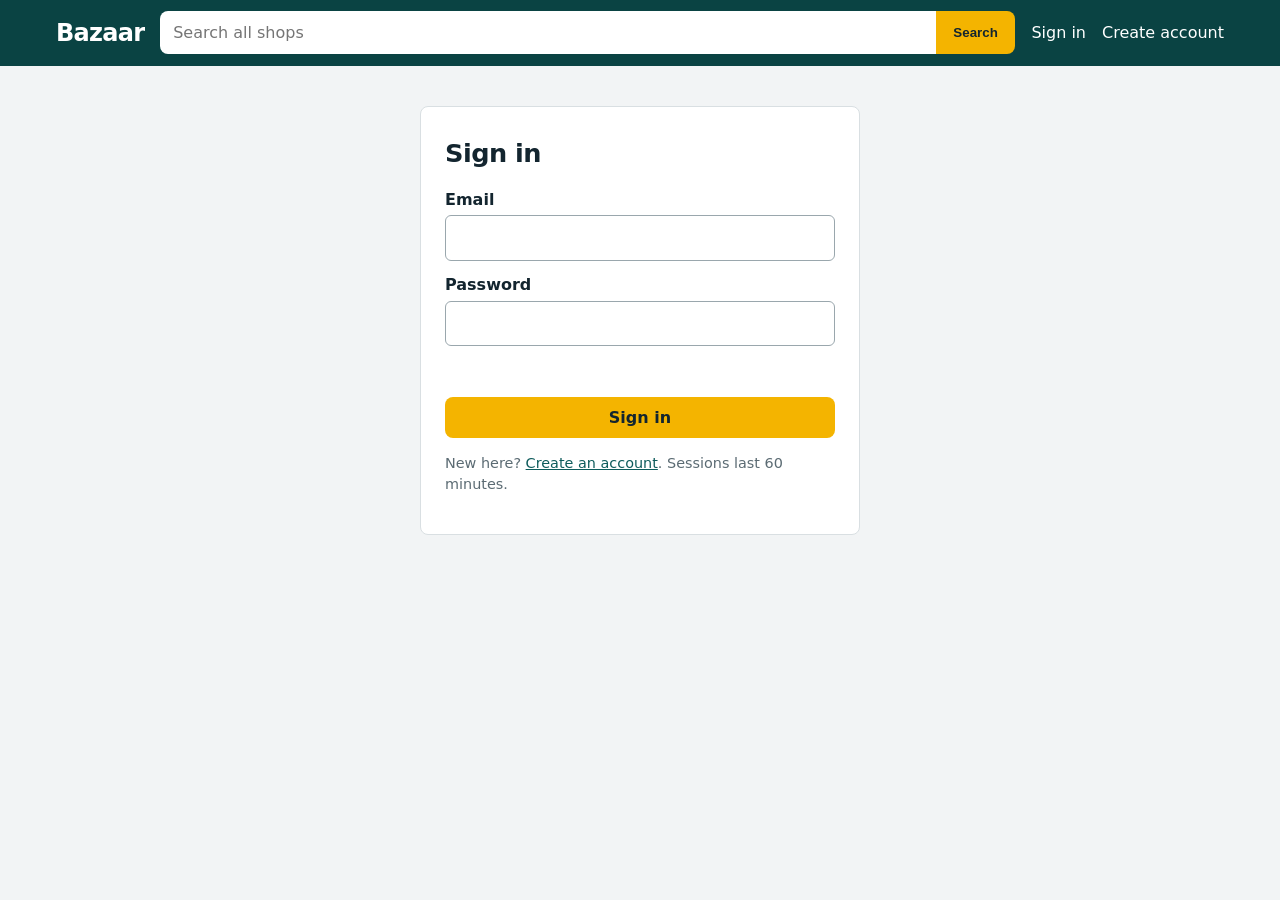
==== front_end/index.html @ 395020a9 "Complete Amazon Clone E-Commerce Platform with Full Stack Features - Added comprehensive order statu" ====
<!DOCTYPE html>
<html lang="en"><head><meta charset="utf-8"><meta name="viewport" content="width=device-width,initial-scale=1">
<title>Products</title><link rel="stylesheet" href="css/style.css"></head>
<body><header id="site-header"></header>
<main class="wrap">
<div class="titlebar"><h1 id="title">All products</h1><p id="meta"></p></div>
<div id="grid" class="grid" aria-live="polite" aria-busy="true"></div>
<nav id="pager" class="pager" aria-label="Pagination"></nav>
</main>
<script src="js/config.js"></script><script src="js/utils.js"></script><script src="js/api.js"></script><script src="js/auth.js"></script><script src="js/cart.js"></script><script src="js/products.js"></script>
</body></html>
---- front_end/css/style.css ----
:root{--ink:#13252f;--muted:#5b6b73;--teal:#0f5c5c;--teal-d:#0a4343;--amber:#f4b400;--paper:#f2f4f5;--card:#fff;--line:#d9dfe2;--danger:#b3261e;--ok:#1d7a46;--r:8px}
*{box-sizing:border-box}
body{margin:0;background:var(--paper);color:var(--ink);font:16px/1.5 "Segoe UI",system-ui,-apple-system,Roboto,sans-serif}
a{color:var(--teal)}a:hover{color:var(--teal-d)}
:focus-visible{outline:3px solid var(--amber);outline-offset:2px}
.sr{position:absolute;width:1px;height:1px;overflow:hidden;clip:rect(0 0 0 0)}
#site-header{background:var(--teal-d);color:#fff}
.bar{max-width:1200px;margin:auto;padding:.7rem 1rem;display:flex;gap:1rem;align-items:center;flex-wrap:wrap}
.brand{font-size:1.5rem;font-weight:800;letter-spacing:-.03em;color:#fff;text-decoration:none}
.search{flex:1 1 280px;display:flex}
.search input{flex:1;min-width:0;padding:.6rem .8rem;border:0;border-radius:var(--r) 0 0 var(--r);font:inherit}
.search button{padding:0 1.1rem;border:0;border-radius:0 var(--r) var(--r) 0;background:var(--amber);color:var(--ink);font-weight:700;cursor:pointer}
nav{display:flex;gap:1rem;align-items:center}
nav a,nav .link{color:#fff;text-decoration:none;font:inherit;background:none;border:0;cursor:pointer;padding:0}
nav a:hover,nav .link:hover{text-decoration:underline}
.wrap{max-width:1200px;margin:auto;padding:1.25rem 1rem 3rem}
.titlebar{display:flex;justify-content:space-between;align-items:baseline;flex-wrap:wrap;gap:.5rem}
h1{font-size:1.6rem;margin:.2rem 0 1rem;letter-spacing:-.02em}
#meta{color:var(--muted);margin:0}
.grid{display:grid;grid-template-columns:repeat(auto-fill,minmax(210px,1fr));gap:1rem}
.card{background:var(--card);border:1px solid var(--line);border-radius:var(--r);padding:.8rem;display:flex;flex-direction:column;gap:.35rem}
.card h2{font-size:1rem;margin:.2rem 0 0;line-height:1.3}
.card h2 a{color:var(--ink);text-decoration:none}.card h2 a:hover{text-decoration:underline}
.shop{font-size:.85rem;color:var(--muted)}
.price{font-size:1.3rem;font-weight:700;margin:.2rem 0 0}
.stock{margin:0;font-size:.85rem;color:var(--ok)}.stock.low{color:var(--danger)}
.tile{aspect-ratio:4/3;border-radius:6px;display:grid;place-items:center;font-size:3rem;font-weight:800;color:hsl(var(--h) 45% 30%);background:hsl(var(--h) 55% 90%)}
.btn{margin-top:auto;padding:.55rem .9rem;border:0;border-radius:var(--r);background:var(--amber);color:var(--ink);font:inherit;font-weight:700;cursor:pointer}
.btn:hover:not(:disabled){filter:brightness(.95)}
.btn:disabled{background:var(--line);color:var(--muted);cursor:not-allowed}
.btn.alt{background:var(--teal);color:#fff}
.pager{display:flex;gap:.75rem;justify-content:center;margin-top:1.5rem}
.pager a,.pager span{padding:.5rem 1rem;border:1px solid var(--line);border-radius:var(--r);background:#fff;text-decoration:none}
.pager span{color:var(--muted)}
.state{background:#fff;border:1px solid var(--line);border-radius:var(--r);padding:2rem;text-align:center;color:var(--muted)}
.state.error{color:var(--danger);border-color:var(--danger)}
.auth{max-width:440px;margin:2.5rem auto;background:#fff;border:1px solid var(--line);border-radius:var(--r);padding:1.5rem}
.auth label{display:block;margin:.8rem 0 .2rem;font-weight:600}
.auth input,.auth textarea{width:100%;padding:.6rem .7rem;border:1px solid #9aa7ad;border-radius:6px;font:inherit}
.auth .btn{width:100%;margin-top:1.2rem}
.form-error{color:var(--danger);min-height:1.2rem;margin:.8rem 0 0}
.hint{color:var(--muted);font-size:.9rem}
#toasts{position:fixed;right:1rem;bottom:1rem;display:grid;gap:.5rem;z-index:10}
.toast{padding:.7rem 1rem;border-radius:var(--r);background:var(--ink);color:#fff;box-shadow:0 4px 14px rgba(0,0,0,.25)}
.toast.ok{background:var(--ok)}.toast.error{background:var(--danger)}
@media (prefers-reduced-motion:no-preference){.btn{transition:filter .15s}}
@media (max-width:560px){.grid{grid-template-columns:repeat(2,1fr)}.tile{font-size:2rem}}

/* ---- Part 2 ---- */
.detail{display:grid;grid-template-columns:minmax(220px,380px) 1fr;gap:2rem;background:#fff;border:1px solid var(--line);border-radius:var(--r);padding:1.25rem}
.detail .tile{font-size:6rem}.detail h1{margin-top:0}.desc{white-space:pre-line;max-width:65ch}
.buy{display:flex;gap:.75rem;align-items:center;flex-wrap:wrap;margin-top:1rem}.buy .btn{margin-top:0}
.qty{width:4.5rem;padding:.45rem;border:1px solid #9aa7ad;border-radius:6px;font:inherit}
.lines{list-style:none;margin:0;padding:0;background:#fff;border:1px solid var(--line);border-radius:var(--r)}
.line{display:grid;grid-template-columns:72px 1fr 90px 80px 100px auto;gap:.75rem;align-items:center;padding:.75rem;border-bottom:1px solid var(--line)}
.line:last-child{border-bottom:0}.line .tile{font-size:1.5rem}.lt{font-weight:700;text-align:right}
.rm{background:none;border:0;color:var(--danger);cursor:pointer;font:inherit}
.summary{margin-top:1rem;background:#fff;border:1px solid var(--line);border-radius:var(--r);padding:1rem;display:flex;flex-direction:column;gap:.5rem;align-items:flex-end}
.summary .total{font-size:1.4rem;font-weight:700;margin:0}
.order{background:#fff;border:1px solid var(--line);border-radius:var(--r);padding:1rem;margin-bottom:1rem}
.ohead{display:flex;justify-content:space-between;flex-wrap:wrap;gap:.5rem}.order ul{margin:.5rem 0;padding-left:1.1rem}
.badge{padding:.1rem .6rem;border-radius:99px;background:var(--paper);border:1px solid var(--line);font-size:.85rem}
.badge.ok{background:var(--ok);color:#fff;border-color:var(--ok)}
.badge.warn{background:var(--amber);color:var(--ink);border-color:var(--amber)}
.badge.info{background:var(--teal);color:#fff;border-color:var(--teal)}
.badge.error{background:var(--danger);color:#fff;border-color:var(--danger)}
.badge.neutral{background:var(--muted);color:#fff;border-color:var(--muted)}
.note{color:var(--muted);font-size:.9rem}
@media(max-width:700px){.detail{grid-template-columns:1fr}.line{grid-template-columns:56px 1fr auto}.line .unit{display:none}}

/* ---- Part 3 ---- */
.panel{background:#fff;border:1px solid var(--line);border-radius:var(--r);padding:1rem 1.25rem;margin-bottom:1.25rem}
.panel h2{margin:.2rem 0 .6rem;font-size:1.2rem}
.fld{margin:.6rem 0}.fld label{display:block;font-weight:600;margin-bottom:.2rem}
.fld input,.fld textarea{width:100%;max-width:520px;padding:.5rem .6rem;border:1px solid #9aa7ad;border-radius:6px;font:inherit}
.shops{display:grid;grid-template-columns:repeat(auto-fill,minmax(260px,1fr));gap:1rem;margin-bottom:1.25rem}
.shopcard{background:#fff;border:2px solid var(--line);border-radius:var(--r);padding:1rem;display:flex;flex-direction:column;gap:.5rem;transition:border-color .2s}
.shopcard:hover{border-color:var(--teal)}
.shopcard.on{border-color:var(--teal);background:var(--paper)}
.shopcard h3{margin:0;font-size:1.1rem}
.shopcard .shopcard-header{display:flex;justify-content:space-between;align-items:center;margin-bottom:.5rem}
.shopcard p{margin:0;color:var(--muted);font-size:.9rem;line-height:1.4}
.shopcard .shopcard-meta{display:flex;flex-direction:column;gap:.25rem;margin-top:.5rem;padding-top:.5rem;border-top:1px solid var(--line)}
.shopcard .shopcard-meta span{font-size:.85rem;color:var(--muted)}
.tbl{width:100%;border-collapse:collapse;background:#fff;border:1px solid var(--line)}
.tbl th,.tbl td{text-align:left;padding:.55rem .7rem;border-bottom:1px solid var(--line);vertical-align:middle}
.stockcell{white-space:nowrap}.btn.sm{padding:.3rem .7rem;margin:0 0 0 .4rem}
.tblwrap{overflow-x:auto}

/* Order cards for seller dashboard */
.orders{display:grid;gap:1rem;margin-top:1rem}
.ordercard{background:#fff;border:1px solid var(--line);border-radius:var(--r);padding:1rem}
.order-header{display:flex;justify-content:space-between;align-items:center;flex-wrap:wrap;gap:.5rem;margin-bottom:.75rem}
.order-header h3{margin:0;font-size:1.1rem}
.order-date{color:var(--muted);font-size:.85rem}
.order-customer{margin:.5rem 0;color:var(--muted);font-size:.9rem}
.ordercard .items{margin:.5rem 0;padding-left:1.1rem}
.ordercard .items li{margin:.25rem 0}
.order-total{font-size:1.2rem;font-weight:700;margin:.5rem 0}
.order-actions{display:flex;gap:.5rem;align-items:center;margin-top:.75rem}
.status-select{padding:.3rem .5rem;border:1px solid #9aa7ad;border-radius:6px;font:inherit;max-width:120px}

/* Tabs for seller dashboard */
.tabs{display:flex;gap:0;margin-bottom:2rem;border-bottom:2px solid var(--line)}
.tab{padding:.8rem 1.5rem;border:none;background:none;font:inherit;font-weight:600;cursor:pointer;color:var(--muted);border-bottom:3px solid transparent;margin-bottom:-2px;transition:all .2s}
.tab:hover{color:var(--ink);background:var(--paper)}
.tab.active{color:var(--teal);border-bottom-color:var(--teal);background:#fff}

/* Professional seller dashboard sections */
.seller-section{background:#fff;border:1px solid var(--line);border-radius:var(--r);padding:1.5rem;margin-bottom:1.5rem}
.seller-section h2{margin:0 0 1rem;font-size:1.3rem;color:var(--ink);border-bottom:1px solid var(--line);padding-bottom:.75rem}
.seller-section h3{margin:0 0 .75rem;font-size:1.1rem;color:var(--muted)}

/* Enhanced tables */
.tbl{width:100%;border-collapse:collapse;background:#fff;border:1px solid var(--line);border-radius:var(--r);overflow:hidden}
.tbl thead{background:var(--paper)}
.tbl th{font-weight:600;color:var(--ink);border-bottom:2px solid var(--line)}
.tbl tr:hover{background:var(--paper)}
.tbl td,.tbl th{text-align:left;padding:.75rem 1rem;border-bottom:1px solid var(--line);vertical-align:middle}
.tbl tr:last-child td{border-bottom:0}

/* Customer info in sales table */
.customer-info{font-size:.85rem;color:var(--muted);margin:.15rem 0;line-height:1.3}
.customer-info:first-child{margin-top:.25rem}

/* Action buttons styling */
.action-group{display:flex;gap:.5rem;align-items:center;flex-wrap:wrap}
.btn-group{display:flex;gap:.5rem}

/* Stats cards */
.stats-grid{display:grid;grid-template-columns:repeat(auto-fit,minmax(200px,1fr));gap:1rem;margin-bottom:1.5rem}
.stat-card{background:#fff;border:1px solid var(--line);border-radius:var(--r);padding:1.25rem;text-align:center}
.stat-card .stat-value{font-size:2rem;font-weight:700;color:var(--teal);margin:.25rem 0}
.stat-card .stat-label{color:var(--muted);font-size:.9rem;margin:0}

/* Empty states */
.empty-state{text-align:center;padding:3rem 1.5rem;color:var(--muted)}
.empty-state-icon{font-size:3rem;margin-bottom:1rem}
.empty-state-title{font-size:1.2rem;font-weight:600;color:var(--ink);margin:0 0 .5rem}
.empty-state-text{margin:0}
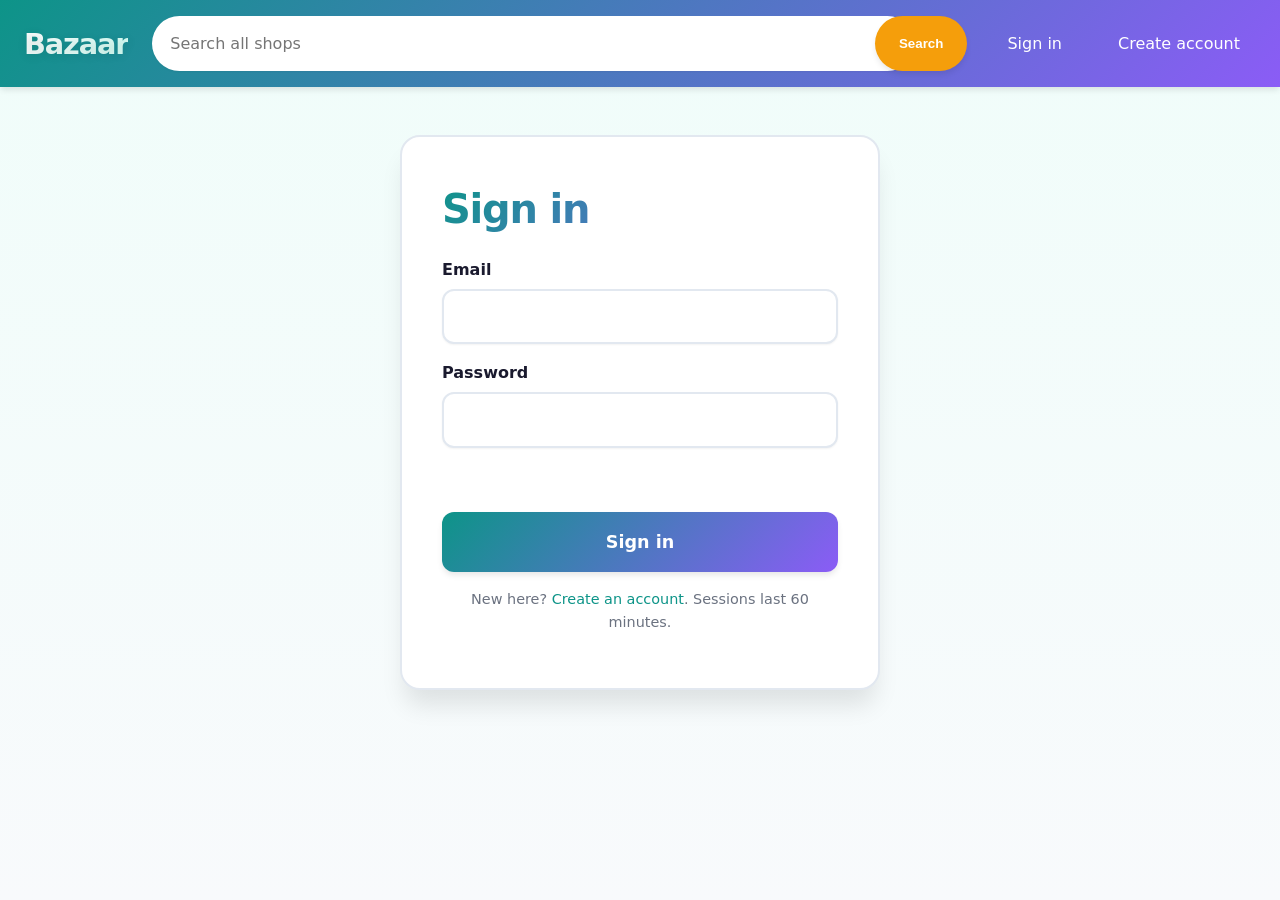
==== commit edad84bf: "Complete e-commerce platform with order cancellation, delivered status workflow, Docker deployment, " ====
--- a/front_end/index.html
+++ b/front_end/index.html
@@ -1,11 +1,59 @@
 <!DOCTYPE html>
 <html lang="en"><head><meta charset="utf-8"><meta name="viewport" content="width=device-width,initial-scale=1">
-<title>Products</title><link rel="stylesheet" href="css/style.css"></head>
+<title>Bazaar - Shop Local, Shop Smart</title><link rel="stylesheet" href="css/style.css?v=9"></head>
 <body><header id="site-header"></header>
 <main class="wrap">
+<div class="hero">
+  <div class="hero-content">
+    <div class="hero-text">
+      <h2>🛍️ Welcome to Bazaar</h2>
+      <p>Discover amazing products from local sellers. Fast delivery, secure payments, and the best deals in town!</p>
+    </div>
+    <div class="hero-features">
+      <div class="feature-card">
+        <div class="feature-icon">🚚</div>
+        <div class="feature-title">Fast Delivery</div>
+        <div class="feature-desc">Get your orders delivered within hours</div>
+      </div>
+      <div class="feature-card">
+        <div class="feature-icon">🔒</div>
+        <div class="feature-title">Secure Payments</div>
+        <div class="feature-desc">100% secure transactions guaranteed</div>
+      </div>
+      <div class="feature-card">
+        <div class="feature-icon">💰</div>
+        <div class="feature-title">Best Prices</div>
+        <div class="feature-desc">Competitive prices from local sellers</div>
+      </div>
+      <div class="feature-card">
+        <div class="feature-icon">⭐</div>
+        <div class="feature-title">Top Quality</div>
+        <div class="feature-desc">Verified sellers with quality products</div>
+      </div>
+    </div>
+  </div>
+</div>
+<div class="stats-section">
+  <div class="stat-card">
+    <div class="stat-value">500+</div>
+    <div class="stat-label">Products</div>
+  </div>
+  <div class="stat-card">
+    <div class="stat-value">50+</div>
+    <div class="stat-label">Sellers</div>
+  </div>
+  <div class="stat-card">
+    <div class="stat-value">1000+</div>
+    <div class="stat-label">Orders</div>
+  </div>
+  <div class="stat-card">
+    <div class="stat-value">4.9★</div>
+    <div class="stat-label">Rating</div>
+  </div>
+</div>
 <div class="titlebar"><h1 id="title">All products</h1><p id="meta"></p></div>
 <div id="grid" class="grid" aria-live="polite" aria-busy="true"></div>
 <nav id="pager" class="pager" aria-label="Pagination"></nav>
 </main>
-<script src="js/config.js"></script><script src="js/utils.js"></script><script src="js/api.js"></script><script src="js/auth.js"></script><script src="js/cart.js"></script><script src="js/products.js"></script>
+<script src="js/config.js"></script><script src="js/utils.js"></script><script src="js/api.js?v=8"></script><script src="js/auth.js"></script><script src="js/cart.js"></script><script src="js/products.js?v=2"></script>
 </body></html>
--- a/front_end/css/style.css
+++ b/front_end/css/style.css
@@ -1,50 +1,128 @@
-:root{--ink:#13252f;--muted:#5b6b73;--teal:#0f5c5c;--teal-d:#0a4343;--amber:#f4b400;--paper:#f2f4f5;--card:#fff;--line:#d9dfe2;--danger:#b3261e;--ok:#1d7a46;--r:8px}
+:root{
+  --ink:#1a1a2e;
+  --muted:#6b7280;
+  --teal:#0d9488;
+  --teal-d:#0f766e;
+  --teal-l:#ccfbf1;
+  --amber:#f59e0b;
+  --amber-d:#d97706;
+  --purple:#8b5cf6;
+  --purple-d:#7c3aed;
+  --paper:#f8fafc;
+  --card:#ffffff;
+  --line:#e2e8f0;
+  --danger:#ef4444;
+  --ok:#10b981;
+  --r:12px;
+  --gradient-primary: linear-gradient(135deg, #0d9488 0%, #8b5cf6 100%);
+  --gradient-card: linear-gradient(145deg, #ffffff 0%, #f8fafc 100%);
+  --shadow-sm: 0 1px 2px 0 rgba(0,0,0,0.05);
+  --shadow-md: 0 4px 6px -1px rgba(0,0,0,0.1);
+  --shadow-lg: 0 10px 15px -3px rgba(0,0,0,0.1);
+  --shadow-xl: 0 20px 25px -5px rgba(0,0,0,0.1);
+}
 *{box-sizing:border-box}
-body{margin:0;background:var(--paper);color:var(--ink);font:16px/1.5 "Segoe UI",system-ui,-apple-system,Roboto,sans-serif}
-a{color:var(--teal)}a:hover{color:var(--teal-d)}
+body{margin:0;background:linear-gradient(180deg, #f0fdfa 0%, #f8fafc 100%);color:var(--ink);font:16px/1.6 "Inter",system-ui,-apple-system,Roboto,sans-serif;min-height:100vh}
+a{color:var(--teal);text-decoration:none;transition:color 0.2s}a:hover{color:var(--teal-d)}
 :focus-visible{outline:3px solid var(--amber);outline-offset:2px}
 .sr{position:absolute;width:1px;height:1px;overflow:hidden;clip:rect(0 0 0 0)}
-#site-header{background:var(--teal-d);color:#fff}
-.bar{max-width:1200px;margin:auto;padding:.7rem 1rem;display:flex;gap:1rem;align-items:center;flex-wrap:wrap}
-.brand{font-size:1.5rem;font-weight:800;letter-spacing:-.03em;color:#fff;text-decoration:none}
-.search{flex:1 1 280px;display:flex}
-.search input{flex:1;min-width:0;padding:.6rem .8rem;border:0;border-radius:var(--r) 0 0 var(--r);font:inherit}
-.search button{padding:0 1.1rem;border:0;border-radius:0 var(--r) var(--r) 0;background:var(--amber);color:var(--ink);font-weight:700;cursor:pointer}
-nav{display:flex;gap:1rem;align-items:center}
-nav a,nav .link{color:#fff;text-decoration:none;font:inherit;background:none;border:0;cursor:pointer;padding:0}
-nav a:hover,nav .link:hover{text-decoration:underline}
-.wrap{max-width:1200px;margin:auto;padding:1.25rem 1rem 3rem}
-.titlebar{display:flex;justify-content:space-between;align-items:baseline;flex-wrap:wrap;gap:.5rem}
-h1{font-size:1.6rem;margin:.2rem 0 1rem;letter-spacing:-.02em}
-#meta{color:var(--muted);margin:0}
-.grid{display:grid;grid-template-columns:repeat(auto-fill,minmax(210px,1fr));gap:1rem}
-.card{background:var(--card);border:1px solid var(--line);border-radius:var(--r);padding:.8rem;display:flex;flex-direction:column;gap:.35rem}
-.card h2{font-size:1rem;margin:.2rem 0 0;line-height:1.3}
-.card h2 a{color:var(--ink);text-decoration:none}.card h2 a:hover{text-decoration:underline}
-.shop{font-size:.85rem;color:var(--muted)}
-.price{font-size:1.3rem;font-weight:700;margin:.2rem 0 0}
-.stock{margin:0;font-size:.85rem;color:var(--ok)}.stock.low{color:var(--danger)}
-.tile{aspect-ratio:4/3;border-radius:6px;display:grid;place-items:center;font-size:3rem;font-weight:800;color:hsl(var(--h) 45% 30%);background:hsl(var(--h) 55% 90%)}
-.btn{margin-top:auto;padding:.55rem .9rem;border:0;border-radius:var(--r);background:var(--amber);color:var(--ink);font:inherit;font-weight:700;cursor:pointer}
-.btn:hover:not(:disabled){filter:brightness(.95)}
-.btn:disabled{background:var(--line);color:var(--muted);cursor:not-allowed}
-.btn.alt{background:var(--teal);color:#fff}
-.pager{display:flex;gap:.75rem;justify-content:center;margin-top:1.5rem}
-.pager a,.pager span{padding:.5rem 1rem;border:1px solid var(--line);border-radius:var(--r);background:#fff;text-decoration:none}
-.pager span{color:var(--muted)}
-.state{background:#fff;border:1px solid var(--line);border-radius:var(--r);padding:2rem;text-align:center;color:var(--muted)}
-.state.error{color:var(--danger);border-color:var(--danger)}
-.auth{max-width:440px;margin:2.5rem auto;background:#fff;border:1px solid var(--line);border-radius:var(--r);padding:1.5rem}
-.auth label{display:block;margin:.8rem 0 .2rem;font-weight:600}
-.auth input,.auth textarea{width:100%;padding:.6rem .7rem;border:1px solid #9aa7ad;border-radius:6px;font:inherit}
-.auth .btn{width:100%;margin-top:1.2rem}
-.form-error{color:var(--danger);min-height:1.2rem;margin:.8rem 0 0}
-.hint{color:var(--muted);font-size:.9rem}
-#toasts{position:fixed;right:1rem;bottom:1rem;display:grid;gap:.5rem;z-index:10}
-.toast{padding:.7rem 1rem;border-radius:var(--r);background:var(--ink);color:#fff;box-shadow:0 4px 14px rgba(0,0,0,.25)}
+
+/* Enhanced Header with Gradient */
+#site-header{background:var(--gradient-primary);color:#fff;box-shadow:var(--shadow-md);position:sticky;top:0;z-index:1000}
+.bar{max-width:1400px;margin:auto;padding:1rem 1.5rem;display:flex;gap:1.5rem;align-items:center;flex-wrap:wrap}
+.brand{font-size:1.8rem;font-weight:900;letter-spacing:-.04em;color:#fff;text-decoration:none;background:linear-gradient(135deg, #fff 0%, #ccfbf1 100%);-webkit-background-clip:text;-webkit-text-fill-color:transparent;background-clip:text;text-shadow:0 2px 10px rgba(0,0,0,0.1)}
+.search{flex:1 1 320px;display:flex;position:relative}
+.search input{flex:1;min-width:0;padding:.8rem 1rem;border:2px solid transparent;border-radius:50px;font:inherit;box-shadow:var(--shadow-sm);transition:all 0.3s}
+.search input:focus{border-color:var(--teal);box-shadow:0 0 0 4px rgba(13,148,136,0.1);outline:none}
+.search button{padding:.8rem 1.5rem;border:0;border-radius:50px;background:var(--amber);color:#fff;font-weight:700;cursor:pointer;box-shadow:var(--shadow-md);transition:all 0.3s;margin-left:-40px;z-index:10}
+.search button:hover{background:var(--amber-d);transform:translateY(-1px);box-shadow:var(--shadow-lg)}
+nav{display:flex;gap:1.5rem;align-items:center}
+nav a,nav .link{color:#fff;text-decoration:none;font:inherit;background:none;border:0;cursor:pointer;padding:.5rem 1rem;border-radius:20px;transition:all 0.3s;font-weight:500}
+nav a:hover,nav .link:hover{background:rgba(255,255,255,0.2);text-decoration:none;transform:translateY(-2px)}
+nav .link{background:rgba(255,255,255,0.15);box-shadow:var(--shadow-sm)}
+nav .link:hover{background:rgba(255,255,255,0.25)}
+.wrap{max-width:1400px;margin:auto;padding:2rem 1.5rem 4rem}
+.titlebar{display:flex;justify-content:space-between;align-items:baseline;flex-wrap:wrap;gap:1rem;margin-bottom:2rem}
+h1{font-size:2.5rem;margin:0 0 .5rem;letter-spacing:-.03em;font-weight:800;background:var(--gradient-primary);-webkit-background-clip:text;-webkit-text-fill-color:transparent;background-clip:text}
+#meta{color:var(--muted);margin:0;font-size:1.1rem}
+
+/* Hero Section */
+.hero{background:var(--gradient-primary);border-radius:24px;padding:3rem 2rem;margin-bottom:3rem;position:relative;overflow:hidden;box-shadow:var(--shadow-xl)}
+.hero::before{content:'';position:absolute;top:-50%;right:-20%;width:60%;height:200%;background:radial-gradient(circle, rgba(255,255,255,0.1) 0%, transparent 70%);animation:float 6s ease-in-out infinite}
+.hero::after{content:'';position:absolute;bottom:-30%;left:-10%;width:50%;height:150%;background:radial-gradient(circle, rgba(139,92,246,0.15) 0%, transparent 70%);animation:float 8s ease-in-out infinite reverse}
+@keyframes float{0%,100%{transform:translate(0,0)}50%{transform:translate(20px,-20px)}}
+.hero-content{position:relative;z-index:10;display:grid;grid-template-columns:1fr 1fr;gap:3rem;align-items:center}
+.hero-text h2{font-size:2.2rem;font-weight:800;color:#fff;margin:0 0 1rem}
+.hero-text p{font-size:1.15rem;color:rgba(255,255,255,0.9);margin:0 0 2rem;line-height:1.7}
+.hero-features{display:grid;grid-template-columns:repeat(2,1fr);gap:1.5rem}
+.feature-card{background:rgba(255,255,255,0.15);backdrop-filter:blur(10px);border-radius:16px;padding:1.5rem;border:1px solid rgba(255,255,255,0.2);transition:all 0.3s}
+.feature-card:hover{transform:translateY(-5px);background:rgba(255,255,255,0.25);box-shadow:var(--shadow-lg)}
+.feature-icon{font-size:2.5rem;margin-bottom:1rem}
+.feature-title{font-weight:700;color:#fff;margin:0 0 .5rem;font-size:1.1rem}
+.feature-desc{color:rgba(255,255,255,0.85);font-size:.9rem;margin:0;line-height:1.5}
+
+/* Stats Section */
+.stats-section{display:grid;grid-template-columns:repeat(4,1fr);gap:1.5rem;margin-bottom:3rem}
+.stat-card{background:var(--card);border-radius:16px;padding:1.5rem;border:1px solid var(--line);box-shadow:var(--shadow-md);transition:all 0.3s;text-align:center}
+.stat-card:hover{transform:translateY(-5px);box-shadow:var(--shadow-lg)}
+.stat-value{font-size:2.5rem;font-weight:800;color:var(--teal);margin-bottom:.5rem}
+.stat-label{color:var(--muted);font-size:.9rem;font-weight:600;text-transform:uppercase;letter-spacing:.05em}
+.grid{display:grid;grid-template-columns:repeat(auto-fill,minmax(260px,1fr));gap:1.5rem}
+.card{background:var(--gradient-card);border:1px solid var(--line);border-radius:16px;padding:1.5rem;display:flex;flex-direction:column;gap:.8rem;box-shadow:var(--shadow-md);transition:all 0.3s;position:relative;overflow:hidden}
+.card::before{content:'';position:absolute;top:0;left:0;right:0;height:4px;background:var(--gradient-primary);opacity:0;transition:opacity 0.3s}
+.card:hover{transform:translateY(-8px);box-shadow:var(--shadow-xl);border-color:var(--teal)}
+.card:hover::before{opacity:1}
+.card h2{font-size:1.15rem;margin:.3rem 0 0;line-height:1.4;font-weight:700}
+.card h2 a{color:var(--ink);text-decoration:none;transition:color 0.2s}.card h2 a:hover{color:var(--teal)}
+.shop{font-size:.85rem;color:var(--muted);font-weight:500;display:flex;align-items:center;gap:.4rem}
+.shop::before{content:'🏪'}
+.price{font-size:1.6rem;font-weight:800;margin:.3rem 0 0;color:var(--teal)}
+.stock{margin:0;font-size:.85rem;color:var(--ok);font-weight:600;padding:.3rem .6rem;background:var(--teal-l);border-radius:20px;display:inline-block}.stock.low{color:var(--danger);background:#fee2e2}
+.tile{aspect-ratio:4/3;border-radius:12px;display:grid;place-items:center;font-size:3.5rem;font-weight:900;color:hsl(var(--h) 45% 25%);background:hsl(var(--h) 55% 92%);transition:all 0.3s}
+.card:hover .tile{transform:scale(1.05)}
+.btn{margin-top:auto;padding:.8rem 1.5rem;border:0;border-radius:12px;background:var(--gradient-primary);color:#fff;font:inherit;font-weight:700;cursor:pointer;box-shadow:var(--shadow-md);transition:all 0.3s;position:relative;overflow:hidden}
+.btn::before{content:'';position:absolute;top:0;left:-100%;width:100%;height:100%;background:linear-gradient(90deg, transparent, rgba(255,255,255,0.3), transparent);transition:left 0.5s}
+.btn:hover::before{left:100%}
+.btn:hover:not(:disabled){transform:translateY(-2px);box-shadow:var(--shadow-lg)}
+.btn:disabled{background:var(--line);color:var(--muted);cursor:not-allowed;box-shadow:none}
+.btn.alt{background:var(--purple);color:#fff}
+.btn.danger{background:var(--danger);color:#fff}
+.btn.success{background:var(--ok);color:#fff}
+.pager{display:flex;gap:.75rem;justify-content:center;margin-top:2rem}
+.pager a,.pager span{padding:.7rem 1.5rem;border:2px solid var(--line);border-radius:12px;background:#fff;text-decoration:none;font-weight:600;transition:all 0.3s}
+.pager a:hover{border-color:var(--teal);color:var(--teal);transform:translateY(-2px);box-shadow:var(--shadow-md)}
+.pager span{color:var(--muted);border-color:transparent}
+.state{background:#fff;border:2px solid var(--line);border-radius:16px;padding:3rem;text-align:center;color:var(--muted);box-shadow:var(--shadow-md)}
+.state.error{color:var(--danger);border-color:var(--danger);background:#fef2f2}
+.auth{max-width:480px;margin:3rem auto;background:var(--card);border:2px solid var(--line);border-radius:20px;padding:2.5rem;box-shadow:var(--shadow-xl)}
+.auth h2{font-size:1.8rem;font-weight:800;margin:0 0 2rem;text-align:center;color:var(--ink)}
+.auth label{display:block;margin:1rem 0 .4rem;font-weight:600;color:var(--ink)}
+.auth input,.auth textarea{width:100%;padding:.8rem 1rem;border:2px solid var(--line);border-radius:12px;font:inherit;transition:all 0.3s;box-shadow:var(--shadow-sm)}
+.auth input:focus,.auth textarea:focus{border-color:var(--teal);box-shadow:0 0 0 4px rgba(13,148,136,0.1);outline:none}
+.auth .btn{width:100%;margin-top:1.5rem;padding:1rem;font-size:1.1rem}
+.form-error{color:var(--danger);min-height:1.5rem;margin:1rem 0 0;font-weight:500;text-align:center}
+.hint{color:var(--muted);font-size:.9rem;text-align:center;margin-top:1rem}
+#toasts{position:fixed;right:1.5rem;bottom:1.5rem;display:grid;gap:.75rem;z-index:1000;max-width:400px}
+.toast{padding:1rem 1.5rem;border-radius:12px;background:var(--ink);color:#fff;box-shadow:var(--shadow-xl);font-weight:500;animation:slideIn 0.3s ease-out}
+@keyframes slideIn{from{transform:translateX(100%);opacity:0}to{transform:translateX(0);opacity:1}}
 .toast.ok{background:var(--ok)}.toast.error{background:var(--danger)}
-@media (prefers-reduced-motion:no-preference){.btn{transition:filter .15s}}
-@media (max-width:560px){.grid{grid-template-columns:repeat(2,1fr)}.tile{font-size:2rem}}
+@media (prefers-reduced-motion:no-preference){.btn{transition:all 0.3s}.card{transition:all 0.3s}}
+@media (max-width:768px){
+  .grid{grid-template-columns:repeat(2,1fr)}
+  .tile{font-size:2.5rem}
+  .hero-content{grid-template-columns:1fr;text-align:center}
+  .hero-features{grid-template-columns:1fr}
+  .stats-section{grid-template-columns:repeat(2,1fr)}
+  .bar{padding:.8rem 1rem}
+  .brand{font-size:1.4rem}
+  h1{font-size:1.8rem}
+}
+@media (max-width:480px){
+  .grid{grid-template-columns:1fr}
+  .stats-section{grid-template-columns:1fr}
+  .hero{padding:2rem 1.5rem}
+  .hero-text h2{font-size:1.6rem}
+}
 
 /* ---- Part 2 ---- */
 .detail{display:grid;grid-template-columns:minmax(220px,380px) 1fr;gap:2rem;background:#fff;border:1px solid var(--line);border-radius:var(--r);padding:1.25rem}
@@ -57,15 +135,6 @@
 .rm{background:none;border:0;color:var(--danger);cursor:pointer;font:inherit}
 .summary{margin-top:1rem;background:#fff;border:1px solid var(--line);border-radius:var(--r);padding:1rem;display:flex;flex-direction:column;gap:.5rem;align-items:flex-end}
 .summary .total{font-size:1.4rem;font-weight:700;margin:0}
-.order{background:#fff;border:1px solid var(--line);border-radius:var(--r);padding:1rem;margin-bottom:1rem}
-.ohead{display:flex;justify-content:space-between;flex-wrap:wrap;gap:.5rem}.order ul{margin:.5rem 0;padding-left:1.1rem}
-.badge{padding:.1rem .6rem;border-radius:99px;background:var(--paper);border:1px solid var(--line);font-size:.85rem}
-.badge.ok{background:var(--ok);color:#fff;border-color:var(--ok)}
-.badge.warn{background:var(--amber);color:var(--ink);border-color:var(--amber)}
-.badge.info{background:var(--teal);color:#fff;border-color:var(--teal)}
-.badge.error{background:var(--danger);color:#fff;border-color:var(--danger)}
-.badge.neutral{background:var(--muted);color:#fff;border-color:var(--muted)}
-.note{color:var(--muted);font-size:.9rem}
 @media(max-width:700px){.detail{grid-template-columns:1fr}.line{grid-template-columns:56px 1fr auto}.line .unit{display:none}}
 
 /* ---- Part 3 ---- */
@@ -89,32 +158,105 @@
 
 /* Order cards for seller dashboard */
 .orders{display:grid;gap:1rem;margin-top:1rem}
-.ordercard{background:#fff;border:1px solid var(--line);border-radius:var(--r);padding:1rem}
-.order-header{display:flex;justify-content:space-between;align-items:center;flex-wrap:wrap;gap:.5rem;margin-bottom:.75rem}
-.order-header h3{margin:0;font-size:1.1rem}
-.order-date{color:var(--muted);font-size:.85rem}
-.order-customer{margin:.5rem 0;color:var(--muted);font-size:.9rem}
-.ordercard .items{margin:.5rem 0;padding-left:1.1rem}
-.ordercard .items li{margin:.25rem 0}
-.order-total{font-size:1.2rem;font-weight:700;margin:.5rem 0}
-.order-actions{display:flex;gap:.5rem;align-items:center;margin-top:.75rem}
-.status-select{padding:.3rem .5rem;border:1px solid #9aa7ad;border-radius:6px;font:inherit;max-width:120px}
-
-/* Tabs for seller dashboard */
-.tabs{display:flex;gap:0;margin-bottom:2rem;border-bottom:2px solid var(--line)}
-.tab{padding:.8rem 1.5rem;border:none;background:none;font:inherit;font-weight:600;cursor:pointer;color:var(--muted);border-bottom:3px solid transparent;margin-bottom:-2px;transition:all .2s}
-.tab:hover{color:var(--ink);background:var(--paper)}
-.tab.active{color:var(--teal);border-bottom-color:var(--teal);background:#fff}
+.ordercard{background:#fff;border:1px solid var(--line);border-radius:var(--r);padding:1.5rem}
+.order-header{display:flex;justify-content:space-between;align-items:center;flex-wrap:wrap;gap:.75rem;margin-bottom:1.25rem;padding-bottom:1rem;border-bottom:2px solid var(--line)}
+.order-header h3{margin:0;font-size:1.2rem}
+.order-date{color:var(--muted);font-size:.9rem}
+.order-customer{margin:.75rem 0;color:var(--muted);font-size:.9rem}
+.ordercard .items{margin:.75rem 0;padding-left:1.1rem}
+.ordercard .items li{margin:.35rem 0;line-height:1.6}
+.order-total{font-size:1.2rem;font-weight:700;margin:.75rem 0}
+.order-actions{display:flex;gap:.75rem;align-items:center;margin-top:1.25rem;padding-top:1rem;border-top:1px solid var(--line)}
+.status-select{padding:.4rem .6rem;border:1px solid #9aa7ad;border-radius:6px;font:inherit;max-width:140px;font-size:.9rem}
+
+/* Shop-specific order styling */
+.order-shop{border-left:5px solid var(--teal)}
+.order-shop .order-header{border-bottom-color:var(--teal-d)}
+.order-shop .order-id-section{display:flex;align-items:center;gap:.5rem}
+.order-shop .order-icon{font-size:1.5rem}
+.order-shop .order-customer-section{background:var(--paper);padding:1rem;border-radius:6px;margin-bottom:1rem}
+.order-shop .order-customer-section h4{margin:0 0 .5rem;font-size:1rem;color:var(--ink)}
+.order-shop .customer-details{display:flex;flex-direction:column;gap:.25rem}
+.order-shop .customer-detail{font-size:.9rem;color:var(--muted)}
+.order-shop .order-items-section{margin-bottom:1rem}
+.order-shop .order-items-section h4{margin:0 0 .5rem;font-size:1rem;color:var(--ink)}
+.order-shop .order-items-section .items{margin:.5rem 0;padding-left:1.25rem}
+.order-shop .order-items-section .items li{display:flex;justify-content:space-between;align-items:center;padding:.25rem 0}
+.order-shop .order-items-section .item-name{font-weight:600;color:var(--ink)}
+.order-shop .order-items-section .item-qty{color:var(--muted)}
+.order-shop .order-items-section .item-total{font-weight:700;color:var(--teal)}
+.order-shop .order-footer{display:flex;justify-content:space-between;align-items:center;padding:1rem;background:var(--paper);border-radius:6px;margin-bottom:1rem}
+.order-shop .order-total-label{font-size:.9rem;color:var(--muted)}
+.order-shop .order-total-amount{font-size:1.4rem;font-weight:700;color:var(--teal)}
+.order-shop .action-hint{font-size:.85rem;color:var(--muted);margin-right:auto;padding-right:1rem}
+
+/* Customer order styling */
+.order{background:#fff;border:1px solid var(--line);border-radius:var(--r);padding:1.5rem;margin-bottom:1.5rem}
+.order-customer{border-left:5px solid var(--amber)}
+.order-customer .order-header{border-bottom-color:var(--line)}
+.order-customer .order-id-section{display:flex;align-items:center;gap:.5rem}
+.order-customer .order-icon{font-size:1.5rem}
+.order-customer .order-meta{display:flex;gap:1.5rem;margin-bottom:1rem;padding:.75rem;background:var(--paper);border-radius:6px}
+.order-customer .order-date{font-size:.9rem;color:var(--muted)}
+.order-customer .order-items-count{font-size:.9rem;color:var(--muted)}
+.order-customer .order-items{margin:1rem 0;padding:1rem;background:var(--paper);border-radius:6px}
+.order-customer .order-items h4{margin:0 0 .75rem;font-size:1rem;color:var(--ink)}
+.order-customer .order-items ul{margin:0;padding-left:1.25rem}
+.order-customer .order-items li{display:flex;justify-content:space-between;align-items:center;padding:.4rem 0;border-bottom:1px solid var(--line)}
+.order-customer .order-items li:last-child{border-bottom:0}
+.order-customer .item-name{font-weight:600;color:var(--ink);flex:1}
+.order-customer .item-qty{color:var(--muted);margin:0 1rem}
+.order-customer .item-price{color:var(--muted);margin:0 1rem}
+.order-customer .item-total{font-weight:700;color:var(--ink)}
+.order-customer .order-footer{display:flex;justify-content:space-between;align-items:center;padding:1rem;background:var(--paper);border-radius:6px;margin-top:1rem}
+.order-customer .order-total-label{font-size:.9rem;color:var(--muted)}
+.order-customer .order-total-amount{font-size:1.4rem;font-weight:700;color:var(--ink)}
+.order-customer .order-actions{display:flex;justify-content:flex-end;margin-top:1rem;padding-top:1rem;border-top:1px solid var(--line)}
+
+/* Page headers with context */
+.page-header{margin-bottom:2rem;padding:2rem;background:var(--gradient-primary);border-radius:20px;color:#fff;box-shadow:var(--shadow-lg)}
+.page-header h1{margin:0 0 .5rem;font-size:2rem;color:#fff;font-weight:800}
+.page-header .page-subtitle{margin:0;color:rgba(255,255,255,0.9);font-size:1.1rem}
+.page-header-customer{background:linear-gradient(135deg, var(--amber) 0%, var(--amber-d) 100%)}
+.page-header-seller{background:var(--gradient-primary)}
+.page-header .back-link{display:inline-block;margin-top:1rem;color:#fff;text-decoration:none;font-weight:600;padding:.5rem 1rem;background:rgba(255,255,255,0.2);border-radius:12px;transition:all 0.3s}
+.page-header .back-link:hover{background:rgba(255,255,255,0.3);transform:translateX(-5px)}
+
+/* Button variants */
+.btn-success{background:var(--ok);color:#fff;box-shadow:0 4px 12px rgba(16,185,129,0.3)}
+.btn-success:hover:not(:disabled){transform:translateY(-2px);box-shadow:0 6px 16px rgba(16,185,129,0.4)}
+.btn-primary{background:var(--teal);color:#fff;box-shadow:0 4px 12px rgba(13,148,136,0.3)}
+.btn-primary:hover:not(:disabled){transform:translateY(-2px);box-shadow:0 6px 16px rgba(13,148,136,0.4)}
+.btn-danger{background:var(--danger);color:#fff;box-shadow:0 4px 12px rgba(239,68,68,0.3)}
+.btn-danger:hover:not(:disabled){transform:translateY(-2px);box-shadow:0 6px 16px rgba(239,68,68,0.4)}
+
+/* Status badges */
+.badge{padding:.3rem .8rem;border-radius:20px;background:var(--paper);border:1px solid var(--line);font-size:.85rem;font-weight:600;text-transform:uppercase;letter-spacing:.03em}
+.badge.ok{background:var(--ok);color:#fff;border-color:var(--ok);box-shadow:0 2px 8px rgba(16,185,129,0.3)}
+.badge.warn{background:var(--amber);color:var(--ink);border-color:var(--amber);box-shadow:0 2px 8px rgba(245,158,11,0.3)}
+.badge.info{background:var(--purple);color:#fff;border-color:var(--purple);box-shadow:0 2px 8px rgba(139,92,246,0.3)}
+.badge.error{background:var(--danger);color:#fff;border-color:var(--danger);box-shadow:0 2px 8px rgba(239,68,68,0.3)}
+.badge.neutral{background:var(--muted);color:#fff;border-color:var(--muted)}
+
+/* Tabs for seller dashboard - Fixed at bottom for easy access */
+.tabs{position:sticky;bottom:0;z-index:100;display:flex;gap:0;margin:2rem 0 0;padding:1.25rem;background:#fff;border-top:2px solid var(--line);box-shadow:0 -8px 20px rgba(0,0,0,.08);border-radius:0 0 20px 20px}
+.tab{flex:1;padding:1rem;border:none;background:none;font:inherit;font-weight:700;cursor:pointer;color:var(--muted);border-bottom:3px solid transparent;margin-bottom:-1rem;text-align:center;transition:all .3s ease;display:flex;align-items:center;justify-content:center;gap:.5rem;font-size:1rem;border-radius:12px 12px 0 0}
+.tab:hover{color:var(--ink);background:var(--paper);transform:translateY(-2px)}
+.tab.active{color:var(--teal);border-bottom-color:var(--teal);background:var(--teal-l);box-shadow:0 -4px 12px rgba(13,148,136,0.15)}
 
 /* Professional seller dashboard sections */
-.seller-section{background:#fff;border:1px solid var(--line);border-radius:var(--r);padding:1.5rem;margin-bottom:1.5rem}
-.seller-section h2{margin:0 0 1rem;font-size:1.3rem;color:var(--ink);border-bottom:1px solid var(--line);padding-bottom:.75rem}
-.seller-section h3{margin:0 0 .75rem;font-size:1.1rem;color:var(--muted)}
+.seller-section{background:var(--card);border:2px solid var(--line);border-radius:20px;padding:2rem;margin-bottom:2rem;box-shadow:var(--shadow-md);transition:all 0.3s}
+.seller-section:hover{box-shadow:var(--shadow-lg)}
+.seller-section h2{margin:0 0 1.5rem;font-size:1.5rem;color:var(--ink);border-bottom:2px solid var(--line);padding-bottom:1rem;font-weight:800}
+.seller-section h3{margin:0 0 1rem;font-size:1.2rem;color:var(--ink);font-weight:700}
 
 /* Enhanced tables */
-.tbl{width:100%;border-collapse:collapse;background:#fff;border:1px solid var(--line);border-radius:var(--r);overflow:hidden}
-.tbl thead{background:var(--paper)}
-.tbl th{font-weight:600;color:var(--ink);border-bottom:2px solid var(--line)}
+.tbl{width:100%;border-collapse:collapse;background:var(--card);border:2px solid var(--line);border-radius:16px;overflow:hidden;box-shadow:var(--shadow-sm)}
+.tbl thead{background:var(--gradient-primary)}
+.tbl th{font-weight:700;color:#fff;border-bottom:2px solid var(--teal-d);padding:1rem;font-size:.9rem;text-transform:uppercase;letter-spacing:.03em}
+.tbl td{padding:1rem;border-bottom:1px solid var(--line);color:var(--ink)}
+.tbl tr:hover{background:var(--paper)}
+.tbl tr:last-child td{border-bottom:none}
 .tbl tr:hover{background:var(--paper)}
 .tbl td,.tbl th{text-align:left;padding:.75rem 1rem;border-bottom:1px solid var(--line);vertical-align:middle}
 .tbl tr:last-child td{border-bottom:0}
@@ -134,7 +276,8 @@
 .stat-card .stat-label{color:var(--muted);font-size:.9rem;margin:0}
 
 /* Empty states */
-.empty-state{text-align:center;padding:3rem 1.5rem;color:var(--muted)}
-.empty-state-icon{font-size:3rem;margin-bottom:1rem}
-.empty-state-title{font-size:1.2rem;font-weight:600;color:var(--ink);margin:0 0 .5rem}
-.empty-state-text{margin:0}
+.empty-state{text-align:center;padding:4rem 2rem;background:var(--card);border:2px dashed var(--line);border-radius:20px;color:var(--muted)}
+.empty-state-icon{font-size:4rem;margin-bottom:1.5rem;opacity:.7}
+.empty-state-title{font-size:1.4rem;font-weight:700;color:var(--ink);margin:0 0 1rem}
+.empty-state-text{font-size:1rem;line-height:1.6;margin:0}
+.empty-state a{color:var(--teal);font-weight:600;text-decoration:underline}
